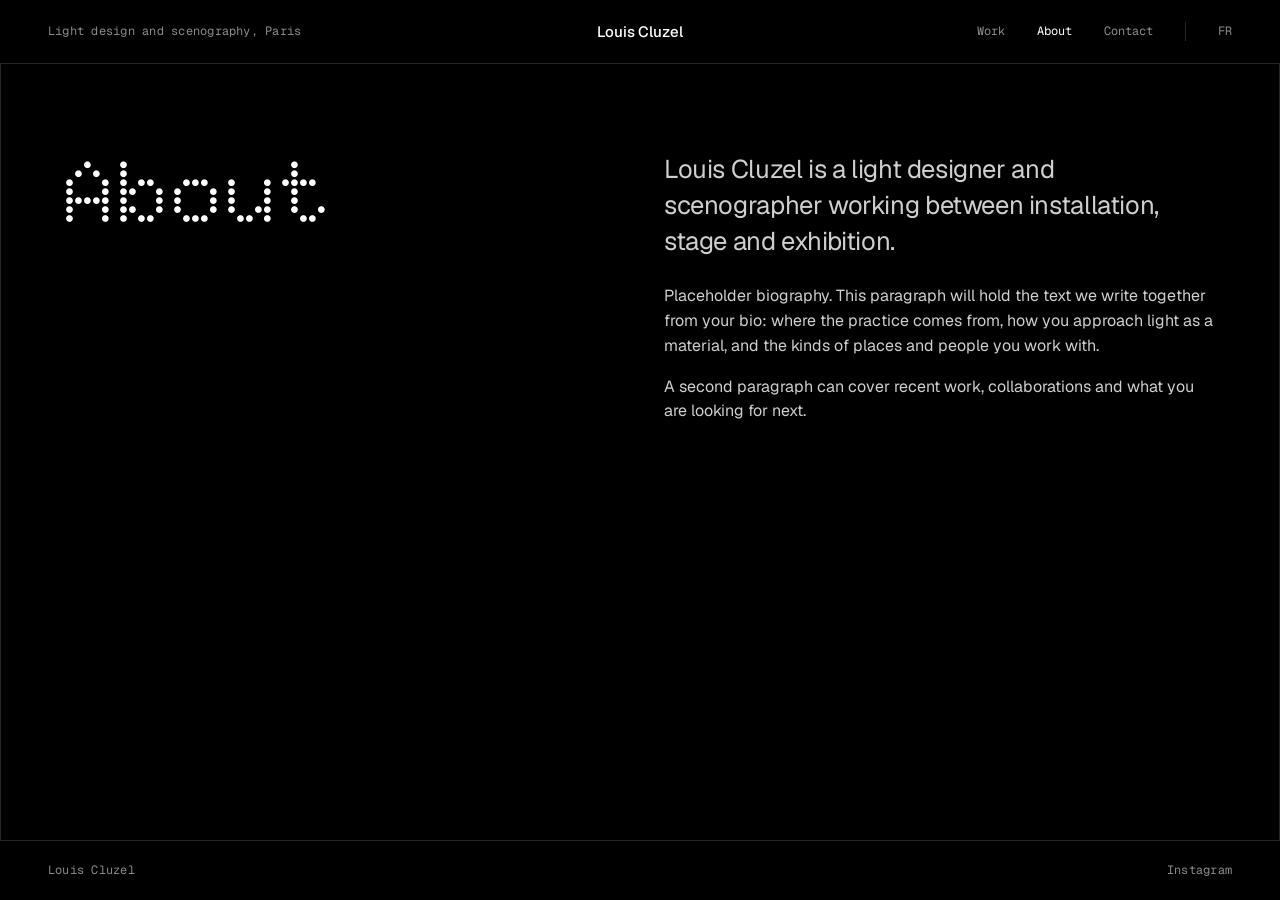
==== about.html @ 7811340b "First mockup: home, works index, project page, about, contact Co-Authored-By: Claude Opus 5.5 <norep" ====
<!doctype html>
<html lang="en">
<head>
<meta charset="utf-8">
<meta name="viewport" content="width=device-width, initial-scale=1">
<title>About — Louis Cluzel</title>
<meta name="description" content="Louis Cluzel, light designer and scenographer.">
<link rel="preload" href="assets/fonts/Doto.woff" as="font" type="font/woff" crossorigin>
<link rel="stylesheet" href="assets/css/style.css">
</head>
<body>
<header class="site-header">
  <span class="where mono">Light design and scenography, Paris</span>
  <a class="brand" href="index.html">Louis Cluzel</a>
  <nav class="site-nav" aria-label="Main">
    <a href="index.html#works">Work</a>
    <a href="about.html" aria-current="page">About</a>
    <a href="contact.html">Contact</a>
    <a class="lang" href="#" title="French version coming soon">FR</a>
  </nav>
</header>
<main class="stage">
  <div class="text-page">
    <h1>About</h1>
    <div>
      <p class="lead">Louis Cluzel is a light designer and scenographer working between installation, stage and exhibition.</p>
      <br>
      <p>Placeholder biography. This paragraph will hold the text we write together from your bio: where the practice comes from, how you approach light as a material, and the kinds of places and people you work with.</p>
      <p>A second paragraph can cover recent work, collaborations and what you are looking for next.</p>
    </div>
  </div>
</main>
<footer class="site-footer">
  <span class="mono">Louis Cluzel</span>
  <a class="mono" href="https://www.instagram.com/la.cluz/">Instagram</a>
</footer>
<script src="assets/js/projects.js"></script>
<script src="assets/js/main.js"></script>
</body>
</html>
---- assets/css/style.css ----
/* Louis Cluzel — studioneiro.com */

@font-face { font-family: "Doto"; src: url("../fonts/Doto.woff") format("woff"); font-weight: 100 900; font-display: swap; }
@font-face { font-family: "Geist"; src: url("../fonts/Geist.woff") format("woff"); font-weight: 100 900; font-display: swap; }
@font-face { font-family: "Geist Mono"; src: url("../fonts/GeistMono.woff") format("woff"); font-weight: 100 900; font-display: swap; }

:root {
  --black: #000000;
  --white: #ffffff;
  --cream: #ece7dd;
  --grey: #8c8c8c;
  --grey-dim: #555555;
  --line: #262626;
  --unlit: #1f1f1f;

  --f-display: "Doto", "Geist Mono", monospace;
  --f-sans: "Geist", "Helvetica Neue", Arial, sans-serif;
  --f-mono: "Geist Mono", ui-monospace, monospace;

  --gutter: clamp(16px, 4vw, 48px);
  --frame: clamp(16px, 5vw, 72px);
  --max: 1440px;
}

* { box-sizing: border-box; margin: 0; padding: 0; }

html { background: var(--black); color-scheme: dark; }

body {
  background: var(--black);
  color: var(--white);
  font-family: var(--f-sans);
  font-size: 16px;
  line-height: 1.55;
  -webkit-font-smoothing: antialiased;
  min-height: 100vh;
  display: flex;
  flex-direction: column;
}

a { color: inherit; text-decoration: none; }
img, video { display: block; max-width: 100%; }

:focus-visible { outline: 1px solid var(--white); outline-offset: 4px; }

.mono { font-family: var(--f-mono); font-size: 12px; letter-spacing: 0.02em; color: var(--grey); }

/* ---------- Header ---------- */

.site-header {
  display: grid;
  grid-template-columns: 1fr auto 1fr;
  align-items: center;
  height: 64px;
  padding: 0 var(--gutter);
  border-bottom: 1px solid var(--line);
  position: sticky;
  top: 0;
  background: var(--black);
  z-index: 10;
}

.site-header .brand { font-family: var(--f-sans); font-size: 15px; font-weight: 500; letter-spacing: -0.01em; color: var(--white); justify-self: center; }
.site-header .where { justify-self: start; }

.site-nav { justify-self: end; display: flex; gap: clamp(16px, 3vw, 32px); align-items: center; }
.site-nav a { font-family: var(--f-mono); font-size: 12px; color: var(--grey); transition: color .2s; }
.site-nav a:hover, .site-nav a[aria-current="page"] { color: var(--white); }
.site-nav .lang { border-left: 1px solid var(--line); padding-left: clamp(16px, 3vw, 32px); }

/* ---------- Frame with corner marks ---------- */

.stage {
  flex: 1;
  width: 100%;
  max-width: var(--max);
  margin: 0 auto;
  border-left: 1px solid var(--line);
  border-right: 1px solid var(--line);
  padding: var(--frame) var(--frame) 0;
}

.marked { position: relative; border: 1px solid var(--line); }
.marked::before, .marked::after,
.marked > .mk::before, .marked > .mk::after {
  content: "";
  position: absolute;
  width: 12px; height: 12px;
  border-color: var(--white);
  border-style: solid;
  pointer-events: none;
}
.marked::before { top: -1px; left: -1px; border-width: 1px 0 0 1px; }
.marked::after { top: -1px; right: -1px; border-width: 1px 1px 0 0; }
.marked > .mk::before { bottom: -1px; left: -1px; border-width: 0 0 1px 1px; }
.marked > .mk::after { bottom: -1px; right: -1px; border-width: 0 1px 1px 0; }

/* ---------- Hero : the name, lit by a follow-spot ---------- */

.hero {
  height: min(72vh, 720px);
  min-height: 420px;
  display: grid;
  place-items: center;
  cursor: crosshair;
  --x: 50%;
  --y: 50%;
  --r: clamp(140px, 22vw, 320px);
}

.hero-name { position: relative; text-align: center; line-height: .86; user-select: none; }
.hero-name span {
  display: block;
  font-family: var(--f-display);
  font-weight: 700;
  font-variation-settings: "ROND" 100;
  font-size: clamp(64px, 15.5vw, 228px);
  letter-spacing: -0.02em;
}
.hero-name .unlit { color: var(--unlit); }
.hero-name .lit {
  position: absolute;
  inset: 0;
  color: var(--white);
  -webkit-mask-image: radial-gradient(circle var(--r) at var(--x) var(--y), #000 0%, rgba(0,0,0,.55) 45%, transparent 100%);
          mask-image: radial-gradient(circle var(--r) at var(--x) var(--y), #000 0%, rgba(0,0,0,.55) 45%, transparent 100%);
}

.hero-caption {
  position: absolute;
  left: 20px; right: 20px; bottom: 18px;
  display: flex;
  justify-content: space-between;
  gap: 16px;
}

/* ---------- Works index ---------- */

.section-head {
  display: flex;
  justify-content: space-between;
  align-items: baseline;
  padding: 72px 0 16px;
  border-bottom: 1px solid var(--line);
}
.section-head h2 { font-size: 15px; font-weight: 500; }

.works { list-style: none; position: relative; }
.works li { border-bottom: 1px solid var(--line); }
.works a {
  display: grid;
  grid-template-columns: 72px 1fr minmax(0, 1fr) 24px;
  gap: 24px;
  align-items: baseline;
  padding: 18px 0;
  transition: padding-left .25s ease;
}
.works .title { font-size: clamp(18px, 2vw, 24px); font-weight: 400; letter-spacing: -0.015em; color: var(--white); }
.works .place { justify-self: start; }
.works .arrow { justify-self: end; color: var(--grey-dim); transition: color .2s; }
.works a:hover .arrow, .works a:focus-visible .arrow { color: var(--white); }
.works a:hover .place, .works a:focus-visible .place { color: var(--cream); }
.works .thumb { display: none; }

/* hover preview, follows the pointer row */
.preview {
  position: fixed;
  width: 340px;
  aspect-ratio: 4 / 3;
  pointer-events: none;
  opacity: 0;
  transform: translate(-50%, -50%);
  transition: opacity .2s;
  z-index: 5;
}
.preview.on { opacity: 1; }

/* ---------- Placeholder light panels (to be replaced by real photos) ---------- */

.ph { position: relative; background: #050505; overflow: hidden; width: 100%; height: 100%; }
.ph::after { content: ""; position: absolute; inset: 0; }
.ph-1::after { background: radial-gradient(ellipse 18% 70% at 50% 100%, rgba(255,244,225,.9), rgba(255,244,225,.15) 60%, transparent 75%); }
.ph-2::after { background: linear-gradient(115deg, transparent 42%, rgba(160,210,255,.75) 50%, transparent 58%), radial-gradient(circle at 70% 30%, rgba(160,210,255,.25), transparent 40%); }
.ph-3::after { background: repeating-linear-gradient(90deg, transparent 0 46px, rgba(255,255,255,.85) 46px 48px), linear-gradient(transparent 30%, #050505 92%); }
.ph-4::after { background: radial-gradient(circle at 50% 45%, rgba(255,190,120,.85), rgba(255,140,60,.2) 25%, transparent 45%); }
.ph-5::after { background: conic-gradient(from 200deg at 50% 0%, transparent 0deg, rgba(255,255,255,.7) 8deg, transparent 16deg, transparent 40deg, rgba(255,255,255,.5) 46deg, transparent 52deg); }
.ph-6::after { background: linear-gradient(to top, rgba(110,255,220,.55) 0 2px, transparent 2px), radial-gradient(ellipse 60% 25% at 50% 100%, rgba(110,255,220,.35), transparent 70%); }

/* ---------- Project page ---------- */

.project-hero { aspect-ratio: 16 / 9; }

.project-head {
  display: grid;
  grid-template-columns: 1fr 1fr;
  gap: 48px;
  padding: 56px 0 40px;
  border-bottom: 1px solid var(--line);
}
.project-head h1 { font-size: clamp(32px, 4.4vw, 60px); font-weight: 400; letter-spacing: -0.03em; line-height: 1.02; }

.facts { display: grid; grid-template-columns: 120px 1fr; row-gap: 10px; align-content: start; }
.facts dt { font-family: var(--f-mono); font-size: 12px; color: var(--grey-dim); }
.facts dd { font-family: var(--f-mono); font-size: 12px; color: var(--white); }

.project-body { display: grid; grid-template-columns: 1fr 1fr; gap: 48px; padding: 48px 0 72px; }
.project-body section { max-width: 62ch; }
.project-body h2 { font-size: 15px; font-weight: 500; margin-bottom: 12px; }
.project-body p { color: #cfcfcf; }
.project-body p + p { margin-top: 1em; }

.gallery { display: grid; grid-template-columns: repeat(2, 1fr); gap: var(--frame); padding-bottom: var(--frame); }
.gallery .marked { aspect-ratio: 4 / 5; }
.gallery .wide { grid-column: 1 / -1; aspect-ratio: 16 / 9; }

.pager {
  display: flex; justify-content: space-between;
  border-top: 1px solid var(--line);
  padding: 20px 0;
}
.pager a:hover { color: var(--white); }

/* ---------- About / Contact ---------- */

.text-page { display: grid; grid-template-columns: 1fr 1fr; gap: 48px; padding: 24px 0 96px; }
.text-page h1 { font-family: var(--f-display); font-weight: 700; font-variation-settings: "ROND" 100; font-size: clamp(48px, 7vw, 104px); line-height: .9; color: var(--white); }
.text-page .lead { font-size: clamp(20px, 2vw, 26px); line-height: 1.4; letter-spacing: -0.015em; max-width: 34ch; }
.text-page p { max-width: 62ch; color: #cfcfcf; }
.text-page p + p { margin-top: 1em; }

.contact-list { list-style: none; border-top: 1px solid var(--line); }
.contact-list li { display: grid; grid-template-columns: 120px 1fr; border-bottom: 1px solid var(--line); padding: 18px 0; align-items: baseline; }
.contact-list a { font-size: clamp(18px, 2vw, 24px); letter-spacing: -0.015em; }
.contact-list a:hover { color: var(--cream); }

/* ---------- Footer ---------- */

.site-footer {
  border-top: 1px solid var(--line);
  padding: 20px var(--gutter);
  display: flex;
  justify-content: space-between;
  gap: 16px;
}

/* ---------- Small screens ---------- */

@media (max-width: 760px) {
  .site-header { grid-template-columns: 1fr auto; }
  .site-header .where { display: none; }
  .site-header .brand { justify-self: start; }
  .hero { height: 56vh; min-height: 360px; }
  .hero-name span { font-size: 25vw; }
  .hero-caption { flex-direction: column; gap: 2px; }
  .works a { grid-template-columns: 1fr 24px; gap: 4px 12px; padding: 16px 0; }
  .works .year { grid-column: 1; grid-row: 1; }
  .works .title { grid-column: 1; grid-row: 2; }
  .works .place { grid-column: 1; grid-row: 3; }
  .works .arrow { grid-column: 2; grid-row: 2; }
  .works .thumb { display: block; grid-column: 1 / -1; grid-row: 4; aspect-ratio: 16 / 9; margin-top: 12px; border: 1px solid var(--line); }
  .preview { display: none; }
  .project-head, .project-body, .text-page { grid-template-columns: 1fr; gap: 32px; }
  .facts { grid-template-columns: 100px 1fr; }
  .gallery { grid-template-columns: 1fr; }
  .gallery .marked, .gallery .wide { aspect-ratio: 4 / 3; }
  .site-footer { flex-direction: column; gap: 4px; }
}

@media (prefers-reduced-motion: reduce) {
  * { transition: none !important; animation: none !important; }
}
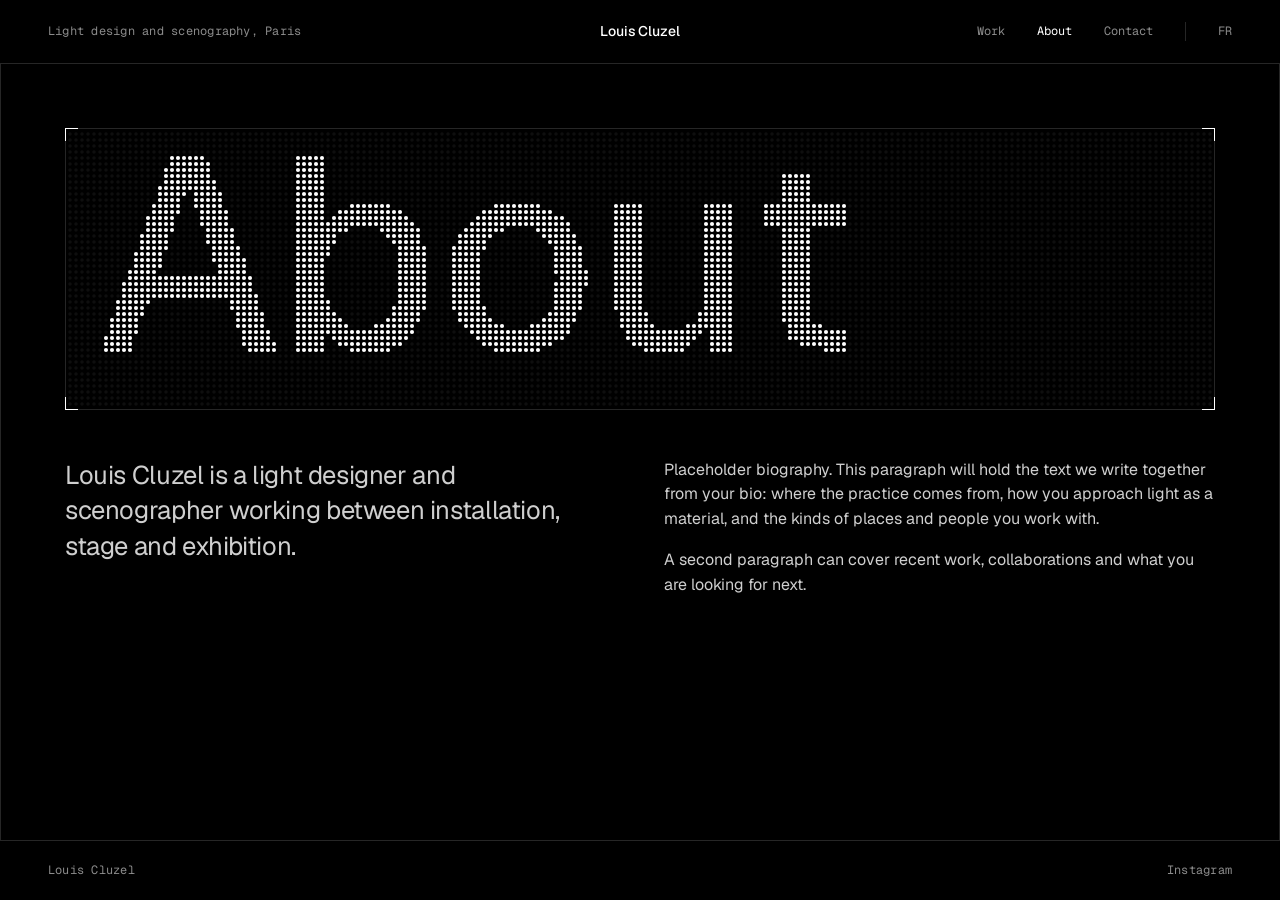
==== commit 80a30a04: "LED matrix titles, 'Light design portfolio' home, works as an image wall by year Co-Authored-By: Cla" ====
--- a/about.html
+++ b/about.html
@@ -5,7 +5,7 @@
 <meta name="viewport" content="width=device-width, initial-scale=1">
 <title>About — Louis Cluzel</title>
 <meta name="description" content="Louis Cluzel, light designer and scenographer.">
-<link rel="preload" href="assets/fonts/Doto.woff" as="font" type="font/woff" crossorigin>
+<link rel="preload" href="assets/fonts/Geist.woff" as="font" type="font/woff" crossorigin>
 <link rel="stylesheet" href="assets/css/style.css">
 </head>
 <body>
@@ -20,11 +20,15 @@
   </nav>
 </header>
 <main class="stage">
+  <div class="page-title marked"><i class="mk"></i>
+    <h1 class="sr-only">About</h1>
+    <canvas class="led" data-lines="About" aria-hidden="true"></canvas>
+  </div>
   <div class="text-page">
-    <h1>About</h1>
     <div>
       <p class="lead">Louis Cluzel is a light designer and scenographer working between installation, stage and exhibition.</p>
-      <br>
+    </div>
+    <div>
       <p>Placeholder biography. This paragraph will hold the text we write together from your bio: where the practice comes from, how you approach light as a material, and the kinds of places and people you work with.</p>
       <p>A second paragraph can cover recent work, collaborations and what you are looking for next.</p>
     </div>
--- a/assets/css/style.css
+++ b/assets/css/style.css
@@ -1,6 +1,5 @@
 /* Louis Cluzel — studioneiro.com */
 
-@font-face { font-family: "Doto"; src: url("../fonts/Doto.woff") format("woff"); font-weight: 100 900; font-display: swap; }
 @font-face { font-family: "Geist"; src: url("../fonts/Geist.woff") format("woff"); font-weight: 100 900; font-display: swap; }
 @font-face { font-family: "Geist Mono"; src: url("../fonts/GeistMono.woff") format("woff"); font-weight: 100 900; font-display: swap; }
 
@@ -11,9 +10,7 @@
   --grey: #8c8c8c;
   --grey-dim: #555555;
   --line: #262626;
-  --unlit: #1f1f1f;
-
-  --f-display: "Doto", "Geist Mono", monospace;
+
   --f-sans: "Geist", "Helvetica Neue", Arial, sans-serif;
   --f-mono: "Geist Mono", ui-monospace, monospace;
 
@@ -45,6 +42,8 @@
 
 .mono { font-family: var(--f-mono); font-size: 12px; letter-spacing: 0.02em; color: var(--grey); }
 
+.sr-only { position: absolute; width: 1px; height: 1px; overflow: hidden; clip: rect(0 0 0 0); white-space: nowrap; }
+
 /* ---------- Header ---------- */
 
 .site-header {
@@ -60,7 +59,7 @@
   z-index: 10;
 }
 
-.site-header .brand { font-family: var(--f-sans); font-size: 15px; font-weight: 500; letter-spacing: -0.01em; color: var(--white); justify-self: center; }
+.site-header .brand { font-size: 14px; font-weight: 500; letter-spacing: -0.01em; justify-self: center; }
 .site-header .where { justify-self: start; }
 
 .site-nav { justify-self: end; display: flex; gap: clamp(16px, 3vw, 32px); align-items: center; }
@@ -68,7 +67,7 @@
 .site-nav a:hover, .site-nav a[aria-current="page"] { color: var(--white); }
 .site-nav .lang { border-left: 1px solid var(--line); padding-left: clamp(16px, 3vw, 32px); }
 
-/* ---------- Frame with corner marks ---------- */
+/* ---------- Page frame ---------- */
 
 .stage {
   flex: 1;
@@ -80,6 +79,7 @@
   padding: var(--frame) var(--frame) 0;
 }
 
+/* Hairline box with white corner marks */
 .marked { position: relative; border: 1px solid var(--line); }
 .marked::before, .marked::after,
 .marked > .mk::before, .marked > .mk::after {
@@ -89,42 +89,23 @@
   border-color: var(--white);
   border-style: solid;
   pointer-events: none;
+  z-index: 2;
 }
 .marked::before { top: -1px; left: -1px; border-width: 1px 0 0 1px; }
 .marked::after { top: -1px; right: -1px; border-width: 1px 1px 0 0; }
 .marked > .mk::before { bottom: -1px; left: -1px; border-width: 0 0 1px 1px; }
 .marked > .mk::after { bottom: -1px; right: -1px; border-width: 0 1px 1px 0; }
 
-/* ---------- Hero : the name, lit by a follow-spot ---------- */
+/* ---------- LED matrix text (drawn on canvas by main.js) ---------- */
+
+.led { display: block; width: 100%; height: 100%; }
 
 .hero {
   height: min(72vh, 720px);
   min-height: 420px;
-  display: grid;
-  place-items: center;
   cursor: crosshair;
-  --x: 50%;
-  --y: 50%;
-  --r: clamp(140px, 22vw, 320px);
-}
-
-.hero-name { position: relative; text-align: center; line-height: .86; user-select: none; }
-.hero-name span {
-  display: block;
-  font-family: var(--f-display);
-  font-weight: 700;
-  font-variation-settings: "ROND" 100;
-  font-size: clamp(64px, 15.5vw, 228px);
-  letter-spacing: -0.02em;
-}
-.hero-name .unlit { color: var(--unlit); }
-.hero-name .lit {
-  position: absolute;
-  inset: 0;
-  color: var(--white);
-  -webkit-mask-image: radial-gradient(circle var(--r) at var(--x) var(--y), #000 0%, rgba(0,0,0,.55) 45%, transparent 100%);
-          mask-image: radial-gradient(circle var(--r) at var(--x) var(--y), #000 0%, rgba(0,0,0,.55) 45%, transparent 100%);
-}
+}
+.hero .led { position: absolute; inset: 0; }
 
 .hero-caption {
   position: absolute;
@@ -132,9 +113,10 @@
   display: flex;
   justify-content: space-between;
   gap: 16px;
-}
-
-/* ---------- Works index ---------- */
+  pointer-events: none;
+}
+
+/* ---------- Works : years | wall of images | titles ---------- */
 
 .section-head {
   display: flex;
@@ -145,37 +127,43 @@
 }
 .section-head h2 { font-size: 15px; font-weight: 500; }
 
-.works { list-style: none; position: relative; }
-.works li { border-bottom: 1px solid var(--line); }
-.works a {
-  display: grid;
-  grid-template-columns: 72px 1fr minmax(0, 1fr) 24px;
-  gap: 24px;
-  align-items: baseline;
-  padding: 18px 0;
-  transition: padding-left .25s ease;
-}
-.works .title { font-size: clamp(18px, 2vw, 24px); font-weight: 400; letter-spacing: -0.015em; color: var(--white); }
-.works .place { justify-self: start; }
-.works .arrow { justify-self: end; color: var(--grey-dim); transition: color .2s; }
-.works a:hover .arrow, .works a:focus-visible .arrow { color: var(--white); }
-.works a:hover .place, .works a:focus-visible .place { color: var(--cream); }
-.works .thumb { display: none; }
-
-/* hover preview, follows the pointer row */
-.preview {
-  position: fixed;
-  width: 340px;
-  aspect-ratio: 4 / 3;
-  pointer-events: none;
-  opacity: 0;
-  transform: translate(-50%, -50%);
-  transition: opacity .2s;
-  z-index: 5;
-}
-.preview.on { opacity: 1; }
-
-/* ---------- Placeholder light panels (to be replaced by real photos) ---------- */
+.year-row {
+  display: grid;
+  grid-template-columns: 88px minmax(0, 1fr) 260px;
+  gap: 32px;
+  padding: 24px 0;
+  border-bottom: 1px solid var(--line);
+}
+.year-row .year { position: sticky; top: 88px; align-self: start; color: var(--white); }
+
+.tiles {
+  display: grid;
+  grid-template-columns: repeat(auto-fill, minmax(148px, 1fr));
+  gap: 12px;
+}
+
+.tile { display: block; }
+.tile .frame { aspect-ratio: 4 / 5; border-color: var(--line); }
+.tile .frame::before, .tile .frame::after,
+.tile .frame > .mk::before, .tile .frame > .mk::after { opacity: 0; transition: opacity .2s; }
+.tile .ph { transition: opacity .3s; }
+.tile .cap { display: none; }
+
+.titles { list-style: none; align-self: start; position: sticky; top: 88px; }
+.titles a { display: block; padding: 6px 0 10px; border-bottom: 1px solid var(--line); color: var(--grey); transition: color .2s; }
+.titles li:first-child a { padding-top: 0; }
+.titles .t { display: block; font-size: 17px; letter-spacing: -0.01em; line-height: 1.3; }
+.titles .mono { color: var(--grey-dim); transition: color .2s; }
+
+/* linked highlight: hovering a tile or a title lights its partner, dims the rest */
+.works.hovering .tile .ph { opacity: .35; }
+.works .tile.on .ph { opacity: 1; }
+.works .tile.on .frame::before, .works .tile.on .frame::after,
+.works .tile.on .frame > .mk::before, .works .tile.on .frame > .mk::after { opacity: 1; }
+.works .titles a.on { color: var(--white); }
+.works .titles a.on .mono { color: var(--grey); }
+
+/* ---------- Placeholder light panels (replaced by real photos later) ---------- */
 
 .ph { position: relative; background: #050505; overflow: hidden; width: 100%; height: 100%; }
 .ph::after { content: ""; position: absolute; inset: 0; }
@@ -185,6 +173,9 @@
 .ph-4::after { background: radial-gradient(circle at 50% 45%, rgba(255,190,120,.85), rgba(255,140,60,.2) 25%, transparent 45%); }
 .ph-5::after { background: conic-gradient(from 200deg at 50% 0%, transparent 0deg, rgba(255,255,255,.7) 8deg, transparent 16deg, transparent 40deg, rgba(255,255,255,.5) 46deg, transparent 52deg); }
 .ph-6::after { background: linear-gradient(to top, rgba(110,255,220,.55) 0 2px, transparent 2px), radial-gradient(ellipse 60% 25% at 50% 100%, rgba(110,255,220,.35), transparent 70%); }
+.ph-7::after { background: radial-gradient(ellipse 50% 8% at 50% 50%, rgba(255,255,255,.85), transparent 70%), radial-gradient(ellipse 70% 30% at 50% 50%, rgba(255,80,60,.25), transparent 70%); }
+.ph-8::after { background: repeating-linear-gradient(0deg, transparent 0 22px, rgba(255,236,200,.5) 22px 23px), radial-gradient(circle at 30% 70%, transparent 20%, #050505 70%); }
+.ph-9::after { background: radial-gradient(circle at 20% 20%, rgba(255,255,255,.7), transparent 18%), radial-gradient(circle at 80% 75%, rgba(150,170,255,.6), transparent 22%); }
 
 /* ---------- Project page ---------- */
 
@@ -207,30 +198,26 @@
 .project-body section { max-width: 62ch; }
 .project-body h2 { font-size: 15px; font-weight: 500; margin-bottom: 12px; }
 .project-body p { color: #cfcfcf; }
-.project-body p + p { margin-top: 1em; }
 
 .gallery { display: grid; grid-template-columns: repeat(2, 1fr); gap: var(--frame); padding-bottom: var(--frame); }
 .gallery .marked { aspect-ratio: 4 / 5; }
 .gallery .wide { grid-column: 1 / -1; aspect-ratio: 16 / 9; }
 
-.pager {
-  display: flex; justify-content: space-between;
-  border-top: 1px solid var(--line);
-  padding: 20px 0;
-}
+.pager { display: flex; justify-content: space-between; border-top: 1px solid var(--line); padding: 20px 0; }
 .pager a:hover { color: var(--white); }
 
 /* ---------- About / Contact ---------- */
 
-.text-page { display: grid; grid-template-columns: 1fr 1fr; gap: 48px; padding: 24px 0 96px; }
-.text-page h1 { font-family: var(--f-display); font-weight: 700; font-variation-settings: "ROND" 100; font-size: clamp(48px, 7vw, 104px); line-height: .9; color: var(--white); }
+.page-title { height: clamp(150px, 22vw, 300px); }
+
+.text-page { display: grid; grid-template-columns: 1fr 1fr; gap: 48px; padding: 48px 0 96px; }
 .text-page .lead { font-size: clamp(20px, 2vw, 26px); line-height: 1.4; letter-spacing: -0.015em; max-width: 34ch; }
 .text-page p { max-width: 62ch; color: #cfcfcf; }
 .text-page p + p { margin-top: 1em; }
 
 .contact-list { list-style: none; border-top: 1px solid var(--line); }
 .contact-list li { display: grid; grid-template-columns: 120px 1fr; border-bottom: 1px solid var(--line); padding: 18px 0; align-items: baseline; }
-.contact-list a { font-size: clamp(18px, 2vw, 24px); letter-spacing: -0.015em; }
+.contact-list a, .contact-list .v { font-size: clamp(18px, 2vw, 24px); letter-spacing: -0.015em; }
 .contact-list a:hover { color: var(--cream); }
 
 /* ---------- Footer ---------- */
@@ -241,6 +228,17 @@
   display: flex;
   justify-content: space-between;
   gap: 16px;
+}
+
+/* ---------- Medium screens ---------- */
+
+@media (max-width: 1080px) {
+  .year-row { grid-template-columns: 64px minmax(0, 1fr); }
+  .titles { display: none; }
+  .tile.extra { display: none; }
+  .tiles { grid-template-columns: repeat(auto-fill, minmax(200px, 1fr)); gap: 16px; }
+  .tile .cap { display: block; margin-top: 8px; }
+  .tile .cap .t { display: block; font-size: 15px; line-height: 1.3; }
 }
 
 /* ---------- Small screens ---------- */
@@ -249,16 +247,11 @@
   .site-header { grid-template-columns: 1fr auto; }
   .site-header .where { display: none; }
   .site-header .brand { justify-self: start; }
-  .hero { height: 56vh; min-height: 360px; }
-  .hero-name span { font-size: 25vw; }
+  .hero { height: 60vh; min-height: 380px; }
   .hero-caption { flex-direction: column; gap: 2px; }
-  .works a { grid-template-columns: 1fr 24px; gap: 4px 12px; padding: 16px 0; }
-  .works .year { grid-column: 1; grid-row: 1; }
-  .works .title { grid-column: 1; grid-row: 2; }
-  .works .place { grid-column: 1; grid-row: 3; }
-  .works .arrow { grid-column: 2; grid-row: 2; }
-  .works .thumb { display: block; grid-column: 1 / -1; grid-row: 4; aspect-ratio: 16 / 9; margin-top: 12px; border: 1px solid var(--line); }
-  .preview { display: none; }
+  .year-row { grid-template-columns: 1fr; gap: 12px; }
+  .year-row .year { position: static; }
+  .tiles { grid-template-columns: repeat(2, 1fr); gap: 12px; }
   .project-head, .project-body, .text-page { grid-template-columns: 1fr; gap: 32px; }
   .facts { grid-template-columns: 100px 1fr; }
   .gallery { grid-template-columns: 1fr; }
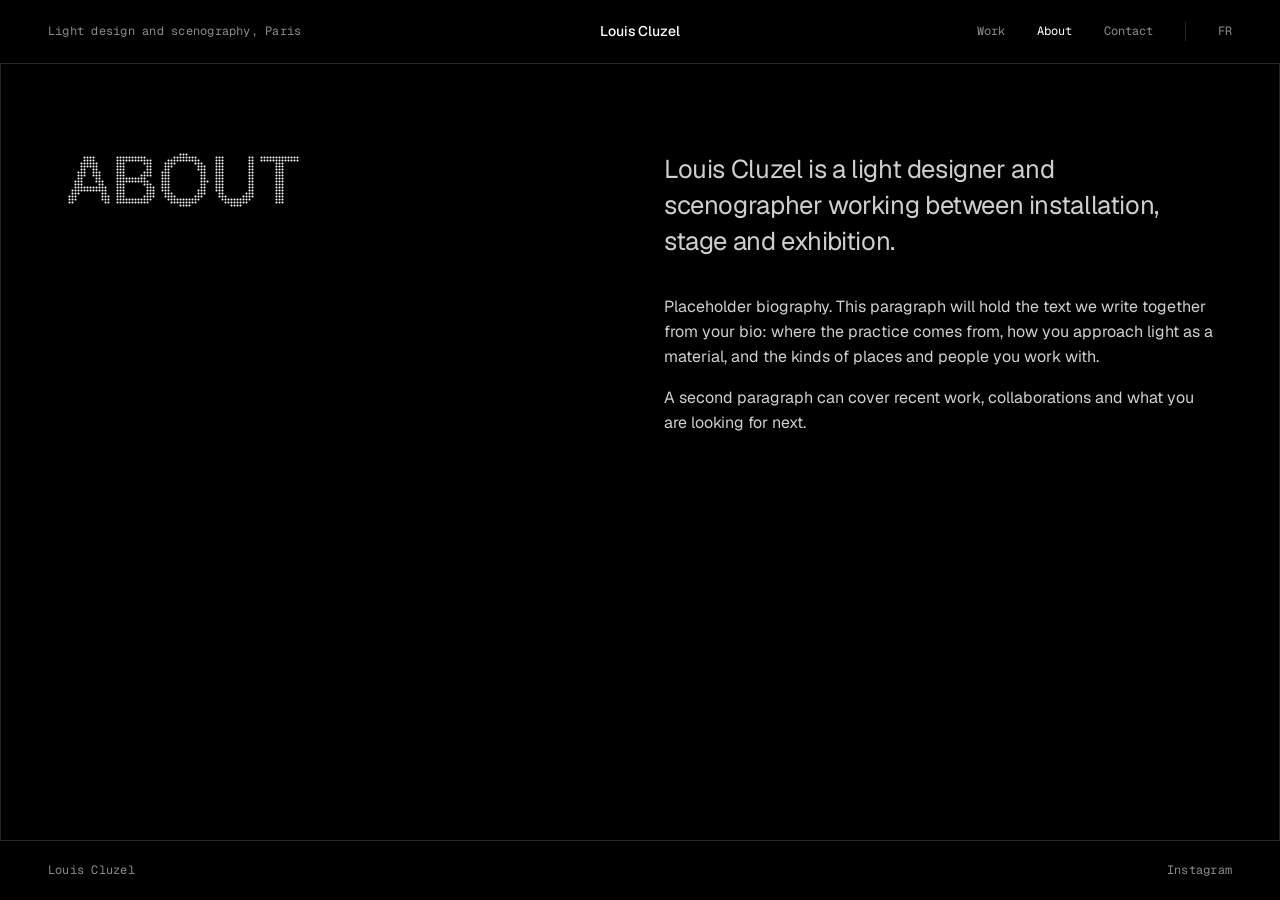
==== commit 1c4396ee: "Works: single project panel with fade-out of other images; uppercase centred home title; small LED t" ====
--- a/about.html
+++ b/about.html
@@ -20,15 +20,13 @@
   </nav>
 </header>
 <main class="stage">
-  <div class="page-title marked"><i class="mk"></i>
-    <h1 class="sr-only">About</h1>
-    <canvas class="led" data-lines="About" aria-hidden="true"></canvas>
-  </div>
   <div class="text-page">
     <div>
-      <p class="lead">Louis Cluzel is a light designer and scenographer working between installation, stage and exhibition.</p>
+      <h1 class="sr-only">About</h1>
+      <div class="led-title"><canvas class="led" data-lines="ABOUT" data-pitch="3" data-pad="0" data-board="false" aria-hidden="true"></canvas></div>
     </div>
     <div>
+      <p class="lead">Louis Cluzel is a light designer and scenographer working between installation, stage and exhibition.</p>
       <p>Placeholder biography. This paragraph will hold the text we write together from your bio: where the practice comes from, how you approach light as a material, and the kinds of places and people you work with.</p>
       <p>A second paragraph can cover recent work, collaborations and what you are looking for next.</p>
     </div>
--- a/assets/css/style.css
+++ b/assets/css/style.css
@@ -127,10 +127,16 @@
 }
 .section-head h2 { font-size: 15px; font-weight: 500; }
 
+.works-layout {
+  display: grid;
+  grid-template-columns: minmax(0, 1fr) 280px;
+  gap: 40px;
+}
+
 .year-row {
   display: grid;
-  grid-template-columns: 88px minmax(0, 1fr) 260px;
-  gap: 32px;
+  grid-template-columns: 72px minmax(0, 1fr);
+  gap: 24px;
   padding: 24px 0;
   border-bottom: 1px solid var(--line);
 }
@@ -142,26 +148,30 @@
   gap: 12px;
 }
 
-.tile { display: block; }
-.tile .frame { aspect-ratio: 4 / 5; border-color: var(--line); }
+.tile { display: block; transition: opacity .25s ease; }
+.tile .frame { aspect-ratio: 4 / 5; }
 .tile .frame::before, .tile .frame::after,
 .tile .frame > .mk::before, .tile .frame > .mk::after { opacity: 0; transition: opacity .2s; }
-.tile .ph { transition: opacity .3s; }
 .tile .cap { display: none; }
 
-.titles { list-style: none; align-self: start; position: sticky; top: 88px; }
-.titles a { display: block; padding: 6px 0 10px; border-bottom: 1px solid var(--line); color: var(--grey); transition: color .2s; }
-.titles li:first-child a { padding-top: 0; }
-.titles .t { display: block; font-size: 17px; letter-spacing: -0.01em; line-height: 1.3; }
-.titles .mono { color: var(--grey-dim); transition: color .2s; }
-
-/* linked highlight: hovering a tile or a title lights its partner, dims the rest */
-.works.hovering .tile .ph { opacity: .35; }
-.works .tile.on .ph { opacity: 1; }
+/* hovering a project: its images keep their light and get corner marks, the rest fade out */
+.works.hovering .tile { opacity: .12; }
+.works.hovering .tile.on { opacity: 1; }
 .works .tile.on .frame::before, .works .tile.on .frame::after,
 .works .tile.on .frame > .mk::before, .works .tile.on .frame > .mk::after { opacity: 1; }
-.works .titles a.on { color: var(--white); }
-.works .titles a.on .mono { color: var(--grey); }
+
+/* the one panel on the right */
+.panel {
+  position: sticky;
+  top: 88px;
+  align-self: start;
+  padding-top: 24px;
+  min-height: 240px;
+}
+.panel-empty { color: var(--grey-dim); }
+.panel-info h3 { font-size: 24px; font-weight: 400; letter-spacing: -0.02em; line-height: 1.15; margin: 6px 0 20px; }
+.panel-info .facts { grid-template-columns: 112px 1fr; padding: 14px 0; border-top: 1px solid var(--line); border-bottom: 1px solid var(--line); margin-bottom: 16px; }
+.panel-info p { font-size: 14px; color: #bdbdbd; margin-bottom: 16px; }
 
 /* ---------- Placeholder light panels (replaced by real photos later) ---------- */
 
@@ -208,16 +218,18 @@
 
 /* ---------- About / Contact ---------- */
 
-.page-title { height: clamp(150px, 22vw, 300px); }
-
-.text-page { display: grid; grid-template-columns: 1fr 1fr; gap: 48px; padding: 48px 0 96px; }
+.led-title { height: clamp(40px, 4.4vw, 60px); max-width: 420px; }
+
+.text-page { display: grid; grid-template-columns: 1fr 1fr; gap: 48px; padding: 24px 0 96px; }
+.text-page .lead { margin-bottom: 1.4em; }
 .text-page .lead { font-size: clamp(20px, 2vw, 26px); line-height: 1.4; letter-spacing: -0.015em; max-width: 34ch; }
 .text-page p { max-width: 62ch; color: #cfcfcf; }
 .text-page p + p { margin-top: 1em; }
 
 .contact-list { list-style: none; border-top: 1px solid var(--line); }
-.contact-list li { display: grid; grid-template-columns: 120px 1fr; border-bottom: 1px solid var(--line); padding: 18px 0; align-items: baseline; }
-.contact-list a, .contact-list .v { font-size: clamp(18px, 2vw, 24px); letter-spacing: -0.015em; }
+.contact-list li { display: grid; grid-template-columns: 110px 1fr; border-bottom: 1px solid var(--line); padding: 18px 0; align-items: baseline; }
+.contact-list .mono { font-size: 13px; }
+.contact-list a, .contact-list .v { font-size: 16px; letter-spacing: -0.005em; }
 .contact-list a:hover { color: var(--cream); }
 
 /* ---------- Footer ---------- */
@@ -233,8 +245,9 @@
 /* ---------- Medium screens ---------- */
 
 @media (max-width: 1080px) {
-  .year-row { grid-template-columns: 64px minmax(0, 1fr); }
-  .titles { display: none; }
+  .works-layout { grid-template-columns: 1fr; }
+  .panel { display: none; }
+  .works.hovering .tile { opacity: 1; }
   .tile.extra { display: none; }
   .tiles { grid-template-columns: repeat(auto-fill, minmax(200px, 1fr)); gap: 16px; }
   .tile .cap { display: block; margin-top: 8px; }
@@ -260,5 +273,5 @@
 }
 
 @media (prefers-reduced-motion: reduce) {
-  * { transition: none !important; animation: none !important; }
-}
+  * { animation: none !important; }
+}
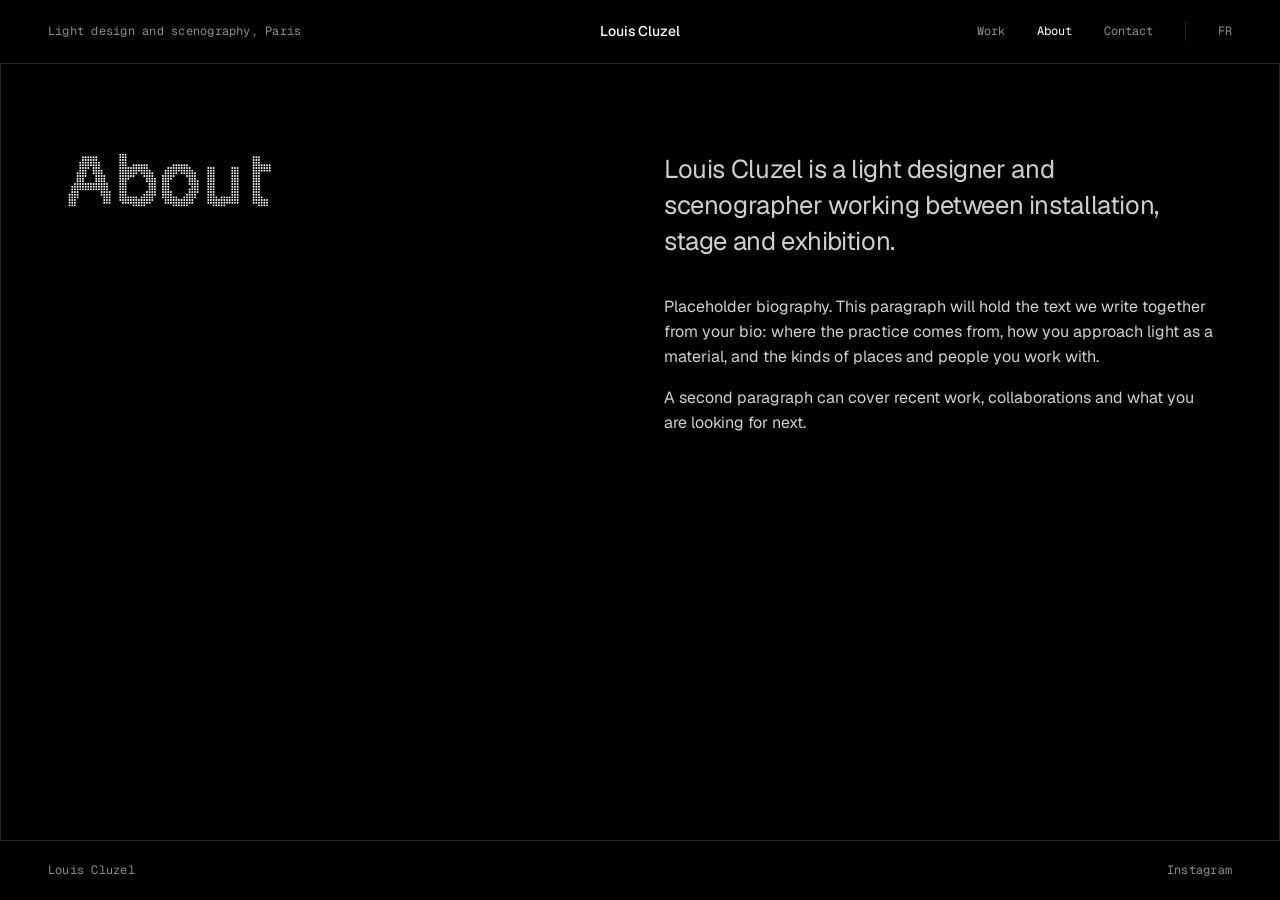
==== commit a4c65936: "LED text: even stroke width (skeleton + fixed dilation), title case, twinkles and star dust on the h" ====
--- a/about.html
+++ b/about.html
@@ -23,7 +23,7 @@
   <div class="text-page">
     <div>
       <h1 class="sr-only">About</h1>
-      <div class="led-title"><canvas class="led" data-lines="ABOUT" data-pitch="3" data-pad="0" data-board="false" aria-hidden="true"></canvas></div>
+      <div class="led-title"><canvas class="led" data-lines="About" data-pad="0" data-board="false" aria-hidden="true"></canvas></div>
     </div>
     <div>
       <p class="lead">Louis Cluzel is a light designer and scenographer working between installation, stage and exhibition.</p>
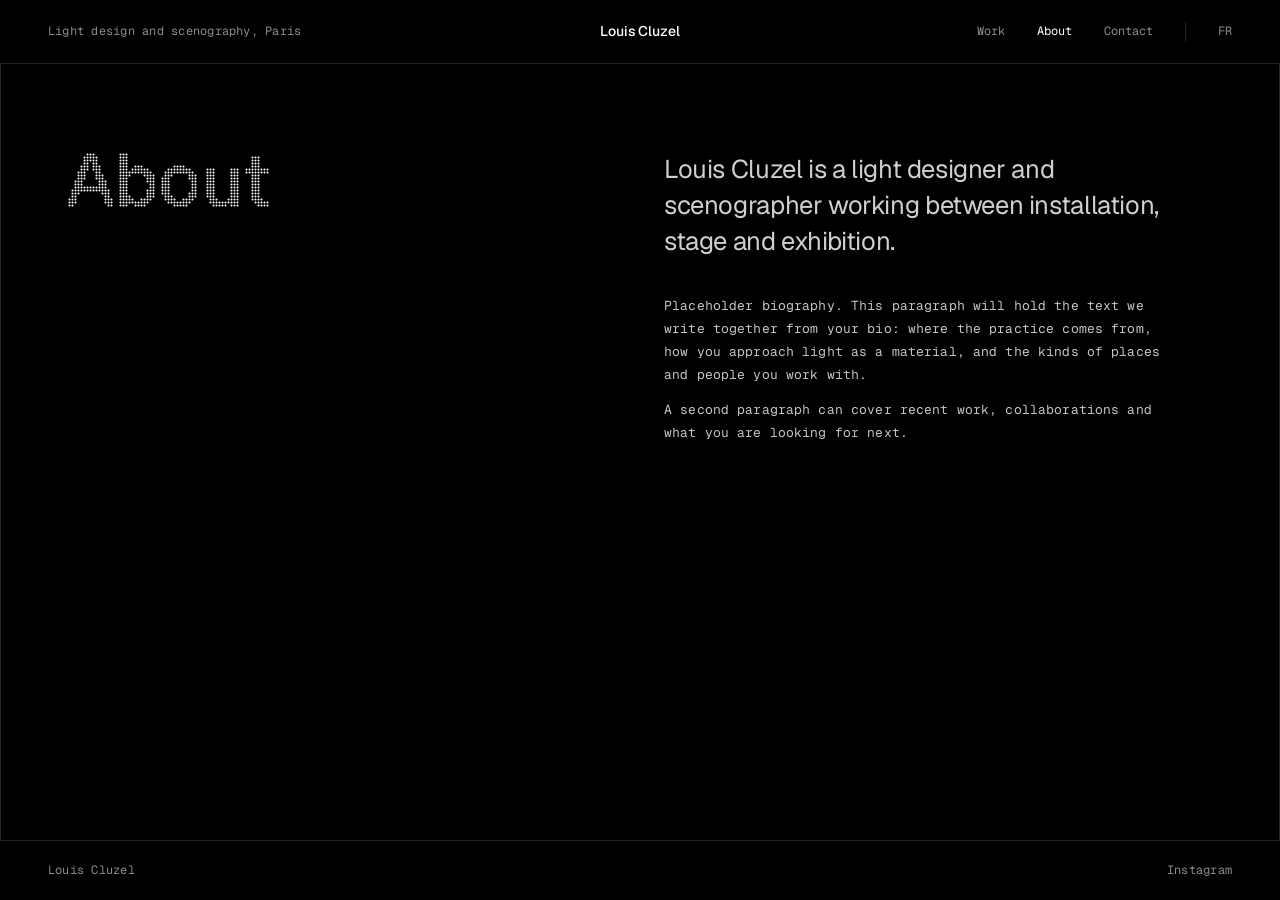
==== commit c47c93b4: "Back to direct LED sampling; title case; slow on-grid swellings and spirals; mono descriptions Co-Au" ====
--- a/about.html
+++ b/about.html
@@ -23,7 +23,7 @@
   <div class="text-page">
     <div>
       <h1 class="sr-only">About</h1>
-      <div class="led-title"><canvas class="led" data-lines="About" data-pad="0" data-board="false" aria-hidden="true"></canvas></div>
+      <div class="led-title"><canvas class="led" data-pitch="3" data-lines="About" data-pad="0" data-board="false" aria-hidden="true"></canvas></div>
     </div>
     <div>
       <p class="lead">Louis Cluzel is a light designer and scenographer working between installation, stage and exhibition.</p>
--- a/assets/css/style.css
+++ b/assets/css/style.css
@@ -275,3 +275,14 @@
 @media (prefers-reduced-motion: reduce) {
   * { animation: none !important; }
 }
+
+/* Descriptive text set in the mono face, like the project facts */
+.project-body p,
+.panel-info p,
+.text-page p:not(.lead) {
+  font-family: var(--f-mono);
+  font-size: 13px;
+  line-height: 1.75;
+  letter-spacing: 0.01em;
+  color: #c4c4c4;
+}
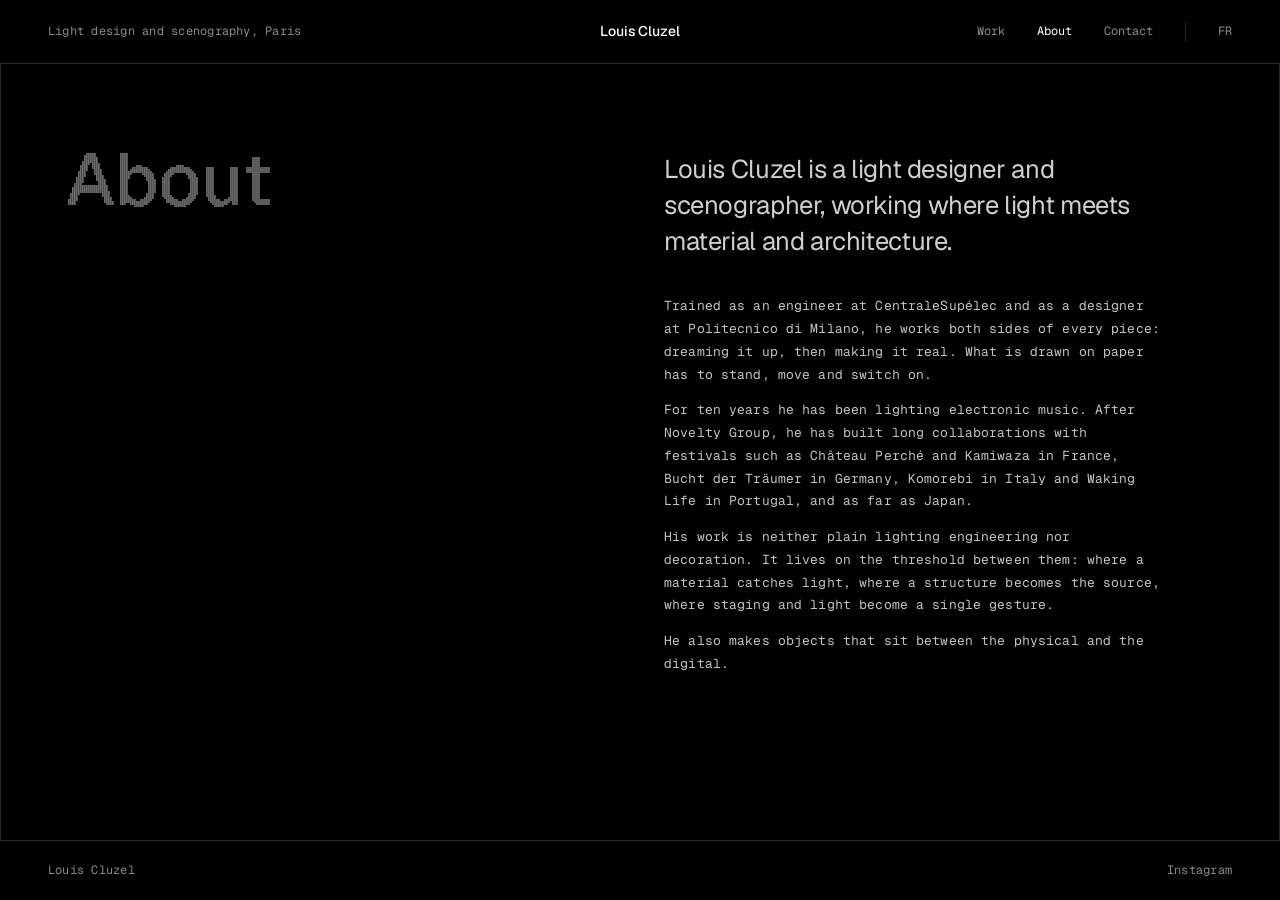
==== commit 669749fa: "Bigger Work tiles, one tile for repetitive projects, sharper mobile LED title, new About and Contact" ====
--- a/about.html
+++ b/about.html
@@ -3,32 +3,34 @@
 <head>
 <meta charset="utf-8">
 <meta name="viewport" content="width=device-width, initial-scale=1">
-<title>About — Louis Cluzel</title>
+<title data-fr="À propos — Louis Cluzel">About — Louis Cluzel</title>
 <meta name="description" content="Louis Cluzel, light designer and scenographer.">
 <link rel="preload" href="assets/fonts/Geist.woff" as="font" type="font/woff" crossorigin>
 <link rel="stylesheet" href="assets/css/style.css">
 </head>
 <body>
 <header class="site-header">
-  <span class="where mono">Light design and scenography, Paris</span>
+  <span class="where mono" data-fr="Conception lumière et scénographie, Paris">Light design and scenography, Paris</span>
   <a class="brand" href="index.html">Louis Cluzel</a>
-  <nav class="site-nav" aria-label="Main">
-    <a href="index.html#works">Work</a>
-    <a href="about.html" aria-current="page">About</a>
+  <nav class="site-nav" aria-label="Main" data-fr-label="Menu principal">
+    <a href="index.html#works" data-fr="Projets">Work</a>
+    <a href="about.html" aria-current="page" data-fr="À propos">About</a>
     <a href="contact.html">Contact</a>
-    <a class="lang" href="#" title="French version coming soon">FR</a>
+    <a class="lang" href="?lang=fr" lang="fr" title="Version française">FR</a>
   </nav>
 </header>
 <main class="stage">
   <div class="text-page">
     <div>
-      <h1 class="sr-only">About</h1>
-      <div class="led-title"><canvas class="led" data-pitch="3" data-lines="About" data-pad="0" data-board="false" aria-hidden="true"></canvas></div>
+      <h1 class="sr-only" data-fr="À propos">About</h1>
+      <div class="led-title"><canvas class="led" data-pitch="3" data-lines="About" data-lines-fr="À propos" data-pad="0" data-board="false" aria-hidden="true"></canvas></div>
     </div>
     <div>
-      <p class="lead">Louis Cluzel is a light designer and scenographer working between installation, stage and exhibition.</p>
-      <p>Placeholder biography. This paragraph will hold the text we write together from your bio: where the practice comes from, how you approach light as a material, and the kinds of places and people you work with.</p>
-      <p>A second paragraph can cover recent work, collaborations and what you are looking for next.</p>
+      <p class="lead" data-fr="Louis Cluzel est concepteur lumière et scénographe. Il travaille là où la lumière rencontre la matière et l'architecture.">Louis Cluzel is a light designer and scenographer, working where light meets material and architecture.</p>
+      <p data-fr="Ingénieur diplômé de CentraleSupélec et designer diplômé du Politecnico di Milano, il mène les deux de front : rêver la pièce, puis la rendre possible. Ce qui s'imagine sur le papier doit tenir, bouger et s'allumer.">Trained as an engineer at CentraleSupélec and as a designer at Politecnico di Milano, he works both sides of every piece: dreaming it up, then making it real. What is drawn on paper has to stand, move and switch on.</p>
+      <p data-fr="Depuis dix ans, il fait la lumière de la musique électronique. Passé par Novelty Group, il collabore au long cours avec des festivals comme Château Perché et Kamiwaza en France, Bucht der Träumer en Allemagne, Komorebi en Italie et Waking Life au Portugal, et jusqu'au Japon.">For ten years he has been lighting electronic music. After Novelty Group, he has built long collaborations with festivals such as Château Perché and Kamiwaza in France, Bucht der Träumer in Germany, Komorebi in Italy and Waking Life in Portugal, and as far as Japan.</p>
+      <p data-fr="Son travail n'est ni de la simple ingénierie lumière, ni de la décoration. Il se tient sur la frontière entre les deux, là où une matière attrape la lumière, où une structure devient source, où mise en scène et lumière ne font plus qu'un geste.">His work is neither plain lighting engineering nor decoration. It lives on the threshold between them: where a material catches light, where a structure becomes the source, where staging and light become a single gesture.</p>
+      <p data-fr="Il crée aussi des objets à la frontière du physique et du numérique.">He also makes objects that sit between the physical and the digital.</p>
     </div>
   </div>
 </main>
@@ -37,6 +39,7 @@
   <a class="mono" href="https://www.instagram.com/la.cluz/">Instagram</a>
 </footer>
 <script src="assets/js/projects.js"></script>
+<script src="assets/js/i18n.js"></script>
 <script src="assets/js/main.js"></script>
 </body>
 </html>
--- a/assets/css/style.css
+++ b/assets/css/style.css
@@ -144,8 +144,8 @@
 
 .tiles {
   display: grid;
-  grid-template-columns: repeat(auto-fill, minmax(148px, 1fr));
-  gap: 12px;
+  grid-template-columns: repeat(auto-fill, minmax(232px, 1fr));
+  gap: 16px;
 }
 
 .tile { display: block; transition: opacity .25s ease; }
@@ -286,3 +286,31 @@
   letter-spacing: 0.01em;
   color: #c4c4c4;
 }
+
+/* Real media */
+.tile .frame img { display: block; width: 100%; height: 100%; object-fit: cover; transition: filter .3s; }
+.fill { display: block; width: 100%; height: 100%; object-fit: cover; }
+.project-hero { aspect-ratio: auto; height: min(78vh, 880px); background: #000; }
+.project-hero .fill { object-fit: contain; }
+.gallery .marked { aspect-ratio: auto; }
+.gallery .marked.wide { aspect-ratio: auto; }
+.project-body[hidden] { display: none; }
+.project-body { grid-template-columns: minmax(0, 62ch); }
+@media (max-width: 760px) {
+  .project-hero { height: auto; aspect-ratio: 4 / 5; }
+  .gallery .marked, .gallery .wide { aspect-ratio: auto; }
+}
+
+/* Home: photos fading behind the LED title */
+.hero { overflow: hidden; }
+.hero-bg { position: absolute; inset: 0; }
+.hero-bg img {
+  position: absolute; inset: 0; width: 100%; height: 100%; object-fit: cover;
+  opacity: 0; transform: scale(1.04);
+  transition: opacity 2.4s ease, transform 8s linear;
+  filter: saturate(.85);
+}
+.hero-bg img.on { opacity: .34; transform: scale(1); }
+.hero-bg::after { content: ""; position: absolute; inset: 0; background: radial-gradient(ellipse at center, rgba(0,0,0,.35), rgba(0,0,0,.75)); }
+.hero .led, .hero-caption { z-index: 1; }
+@media (prefers-reduced-motion: reduce) { .hero-bg img { transition: none; } }
